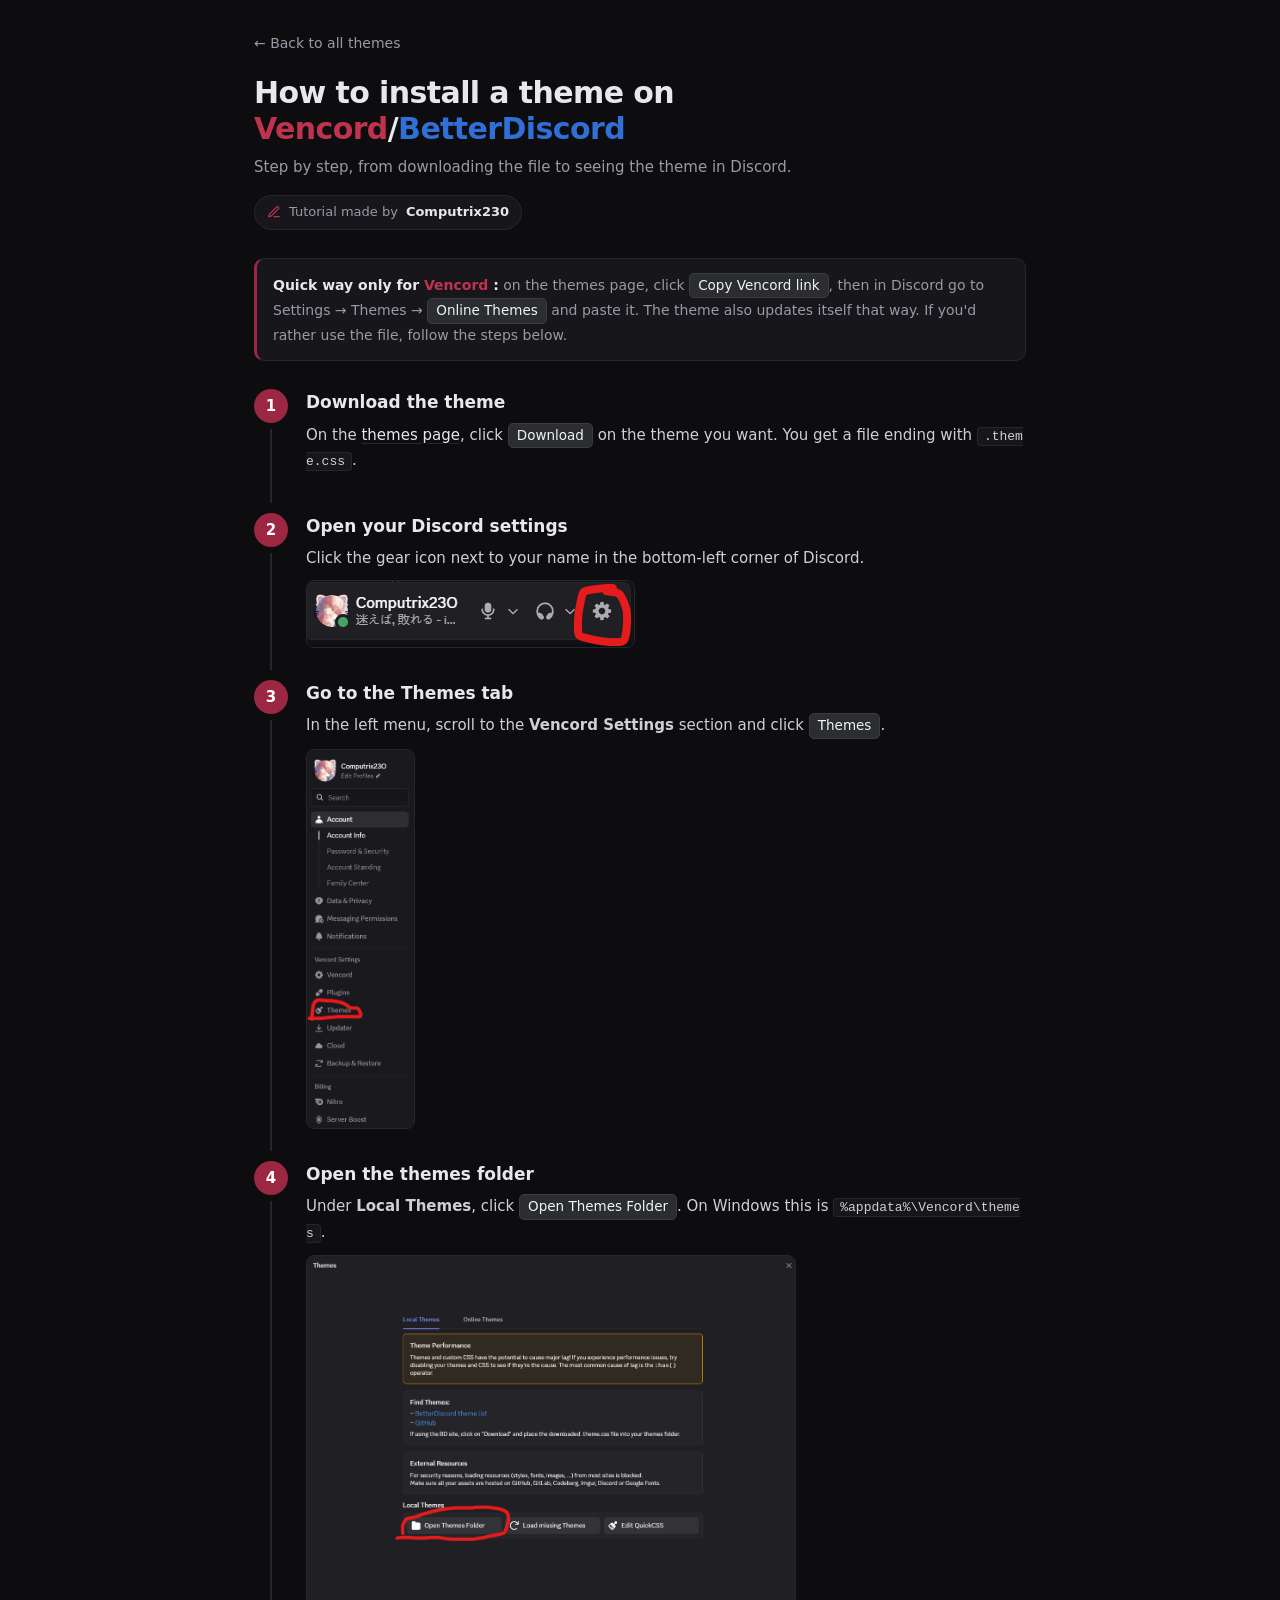
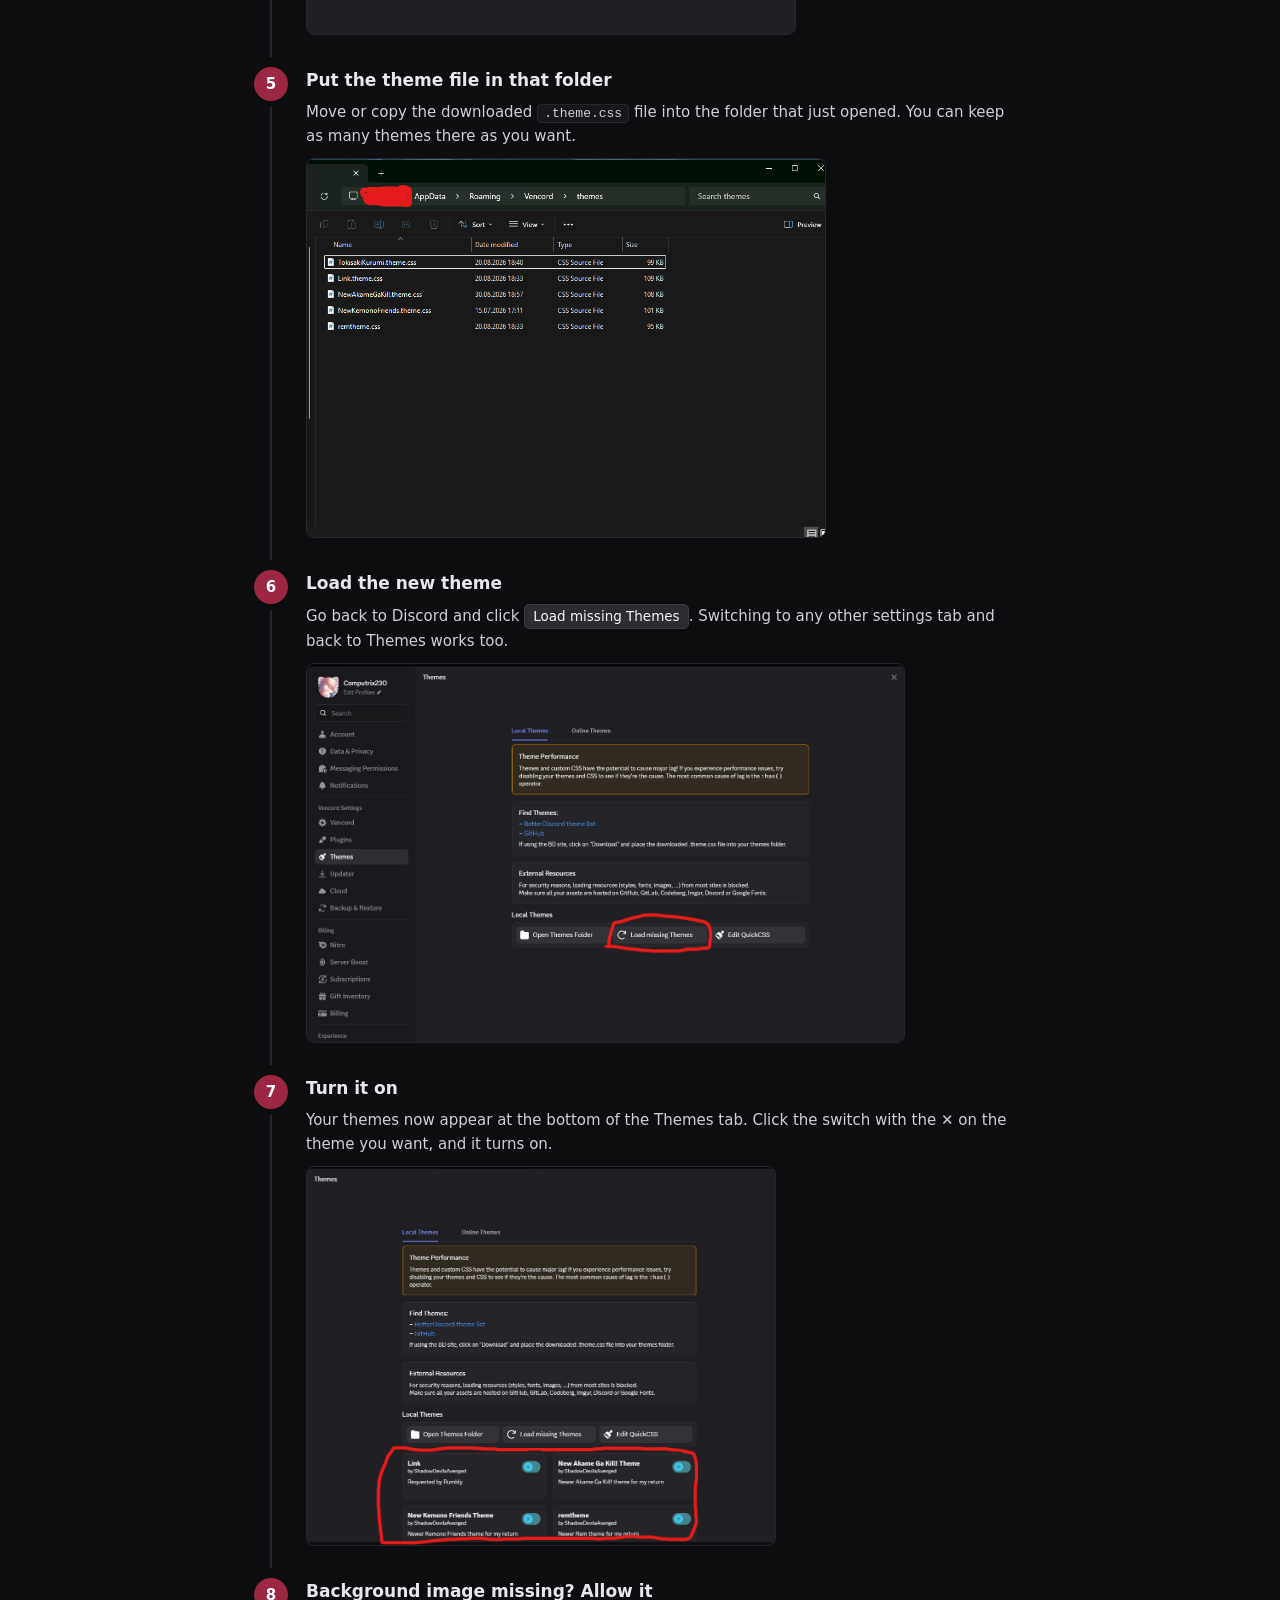
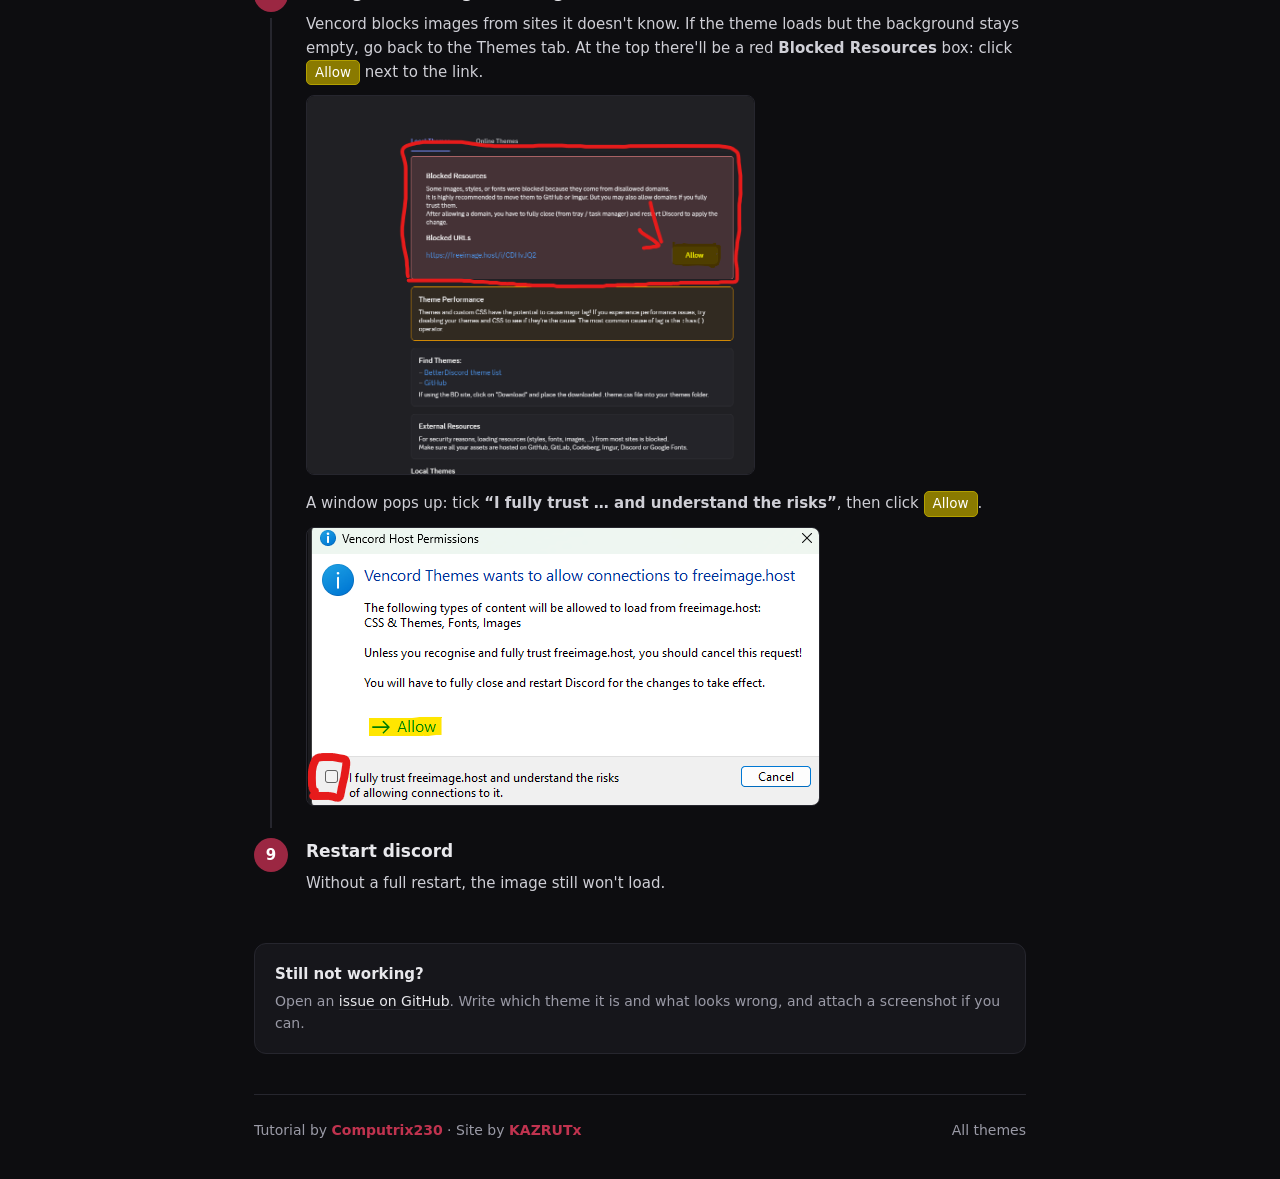
==== guide.html @ 5eb0e7f0 "feat: add Vencord install guide by Computrix230" ====
<!DOCTYPE html>
<html lang="en">
<head>
<meta charset="utf-8">
<meta name="viewport" content="width=device-width, initial-scale=1">
<title>How to manually install a theme on Vencord · Fixed Discord Themes</title>
<link rel="icon" href="data:image/svg+xml,%3Csvg xmlns=%22http://www.w3.org/2000/svg%22 viewBox=%220 0 32 32%22%3E%3Crect width=%2232%22 height=%2232%22 rx=%228%22 fill=%22%239b2742%22/%3E%3C/svg%3E">
<meta name="description" content="Step-by-step guide to installing and enabling a Discord theme in Vencord.">
<style>
  :root {
    --bg: #0d0d10;
    --card: #16161b;
    --line: #26262e;
    --text: #e8e8ec;
    --muted: #9a9aa6;
    --accent: #c0334f;
    --accent-dim: #9b2742;
  }
  * { box-sizing: border-box; }
  body {
    margin: 0;
    background: var(--bg);
    color: var(--text);
    font: 15px/1.6 system-ui, -apple-system, "Segoe UI", Roboto, sans-serif;
  }
  .wrap { max-width: 820px; margin: 0 auto; padding: 0 24px; }
  a { color: var(--text); text-underline-offset: 3px; text-decoration-color: var(--line); }
  a:hover { text-decoration-color: var(--accent); }

  .back {
    display: inline-flex; align-items: center; gap: 6px;
    margin-top: 32px;
    color: var(--muted); text-decoration: none; font-size: 14px;
  }
  .back:hover { color: var(--text); }

  header { padding: 20px 0 28px; }
  h1 { margin: 0 0 8px; font-size: 30px; letter-spacing: -0.02em; line-height: 1.2; }
  h1 span { color: var(--accent); }
  h1 span.bd { color: #2f6fd6; }
  .tip-vc { color: var(--accent); }
  .lead { margin: 0 0 16px; color: var(--muted); }
  .credit {
    display: inline-flex; align-items: center; gap: 8px;
    padding: 6px 12px;
    border: 1px solid var(--line);
    border-radius: 999px;
    background: var(--card);
    color: var(--muted);
    font-size: 13px;
  }
  .credit svg { width: 14px; height: 14px; color: var(--accent); }
  .credit b { color: var(--text); font-weight: 600; }

  .tip {
    display: flex; gap: 14px;
    background: var(--card);
    border: 1px solid var(--line);
    border-left: 3px solid var(--accent-dim);
    border-radius: 10px;
    padding: 14px 16px;
    margin-bottom: 28px;
    font-size: 14px;
    color: var(--muted);
  }
  .tip strong { color: var(--text); }

  ol.steps { list-style: none; margin: 0; padding: 0; counter-reset: step; }
  ol.steps > li {
    counter-increment: step;
    position: relative;
    padding: 0 0 28px 52px;
  }
  ol.steps > li::before {
    content: counter(step);
    position: absolute; left: 0; top: 0;
    width: 34px; height: 34px;
    display: grid; place-items: center;
    border-radius: 50%;
    background: var(--accent-dim);
    color: #fff; font-weight: 700; font-size: 15px;
  }
  ol.steps > li::after {
    content: "";
    position: absolute; left: 16px; top: 40px; bottom: 6px;
    width: 2px; background: var(--line);
  }
  ol.steps > li:last-child::after { display: none; }
  ol.steps h2 { margin: 4px 0 6px; font-size: 17px; }
  ol.steps p { margin: 0 0 8px; color: #cfcfd6; }
  ol.steps img {
    display: block;
    max-width: 100%;
    max-height: 380px;
    width: auto;
    margin-top: 10px;
    border: 1px solid var(--line);
    border-radius: 8px;
    cursor: zoom-in;
  }

  /* looks like a Discord / Vencord button */
  .ui {
    display: inline-block;
    padding: 1px 8px;
    border-radius: 5px;
    background: #2b2d31;
    border: 1px solid #3a3c42;
    color: #f2f3f5;
    font-size: 13.5px;
    font-weight: 500;
    white-space: nowrap;
  }
  .ui.allow { background: #8a7a00; border-color: #b3a000; color: #fff; }
  code {
    background: var(--card);
    border: 1px solid var(--line);
    padding: 1px 6px;
    border-radius: 4px;
    font-size: 13px;
    word-break: break-all;
  }
  .warn {
    margin-top: 10px;
    padding: 10px 12px;
    border-radius: 8px;
    background: rgba(155, 39, 66, .12);
    border: 1px solid rgba(155, 39, 66, .4);
    font-size: 14px;
    color: #e3c4cb;
  }

  .help-box {
    margin: 12px 0 40px;
    padding: 18px 20px;
    background: var(--card);
    border: 1px solid var(--line);
    border-radius: 12px;
  }
  .help-box h3 { margin: 0 0 4px; font-size: 15px; }
  .help-box p { margin: 0; color: var(--muted); font-size: 14px; }

  footer {
    border-top: 1px solid var(--line);
    padding: 24px 0 40px;
    color: var(--muted);
    font-size: 14px;
    display: flex; justify-content: space-between; flex-wrap: wrap; gap: 12px;
  }
  footer strong { color: var(--accent); font-weight: 600; }
  footer a { color: var(--muted); text-decoration: none; }
  footer a:hover { color: var(--text); }
</style>
</head>
<body>
<div class="wrap">

  <a class="back" href="./">← Back to all themes</a>

  <header>
    <h1>How to install a theme on <span>Vencord</span>/<span class="bd">BetterDiscord</span></h1>
    <!-- <h1>How to install a theme on <span>Vencord</span></h1> -->
    <p class="lead">Step by step, from downloading the file to seeing the theme in Discord.</p>
    <span class="credit">
      <svg viewBox="0 0 24 24" fill="none" stroke="currentColor" stroke-width="2" stroke-linecap="round" stroke-linejoin="round" aria-hidden="true"><path d="M12 20h9"/><path d="M16.5 3.5a2.1 2.1 0 0 1 3 3L7 19l-4 1 1-4Z"/></svg>
      Tutorial made by <b>Computrix230</b>
    </span>
  </header>

  <div class="tip">
    <div>
      <strong>Quick way only for <span class="tip-vc">Vencord</span> :</strong> on the themes page, click <span class="ui">Copy Vencord link</span>, then in Discord go to Settings → Themes → <span class="ui">Online Themes</span> and paste it. The theme also updates itself that way. If you'd rather use the file, follow the steps below.
    </div>
  </div>

  <ol class="steps">
    <li>
      <h2>Download the theme</h2>
      <p>On the <a href="./">themes page</a>, click <span class="ui">Download</span> on the theme you want. You get a file ending with <code>.theme.css</code>.</p>
      <img src="guide/step-1.png" alt="" loading="lazy" onerror="this.remove()">
    </li>

    <li>
      <h2>Open your Discord settings</h2>
      <p>Click the gear icon next to your name in the bottom-left corner of Discord.</p>
      <img src="guide/step-2.png" alt="" loading="lazy" onerror="this.remove()">
    </li>

    <li>
      <h2>Go to the Themes tab</h2>
      <p>In the left menu, scroll to the <strong>Vencord Settings</strong> section and click <span class="ui">Themes</span>.</p>
      <img src="guide/step-3.png" alt="" loading="lazy" onerror="this.remove()">
    </li>

    <li>
      <h2>Open the themes folder</h2>
      <p>Under <strong>Local Themes</strong>, click <span class="ui">Open Themes Folder</span>. On Windows this is <code>%appdata%\Vencord\themes</code>.</p>
      <img src="guide/step-4.png" alt="" loading="lazy" onerror="this.remove()">
    </li>

    <li>
      <h2>Put the theme file in that folder</h2>
      <p>Move or copy the downloaded <code>.theme.css</code> file into the folder that just opened. You can keep as many themes there as you want.</p>
      <img src="guide/step-5.png" alt="" loading="lazy" onerror="this.remove()">
    </li>

    <li>
      <h2>Load the new theme</h2>
      <p>Go back to Discord and click <span class="ui">Load missing Themes</span>. Switching to any other settings tab and back to Themes works too.</p>
      <img src="guide/step-6.png" alt="" loading="lazy" onerror="this.remove()">
    </li>

    <li>
      <h2>Turn it on</h2>
      <p>Your themes now appear at the bottom of the Themes tab. Click the switch with the <strong>✕</strong> on the theme you want, and it turns on.</p>
      <img src="guide/step-7.png" alt="" loading="lazy" onerror="this.remove()">
    </li>

    <li>
      <h2>Background image missing? Allow it</h2>
      <p>Vencord blocks images from sites it doesn't know. If the theme loads but the background stays empty, go back to the Themes tab. At the top there'll be a red <strong>Blocked Resources</strong> box: click <span class="ui allow">Allow</span> next to the link.</p>
      <img src="guide/step-8.png" alt="" loading="lazy" onerror="this.remove()">

      <!-- Allow box step -->
      <p style="margin-top:16px">A window pops up: tick <strong>“I fully trust … and understand the risks”</strong>, then click <span class="ui allow">Allow</span>.</p>
      <img src="guide/step-8b.png" alt="" loading="lazy" onerror="this.remove()">
    </li>

    <li>
      <h2>Restart discord</h2>
      <p>Without a full restart, the image still won't load.</p>
    </li>
  </ol>

  <div class="help-box">
    <h3>Still not working?</h3>
    <p>Open an <a href="https://github.com/KAZRUTx/discord-themes-fixed/issues/new?title=Theme%20not%20working&body=Theme%20name%3A%0AWhat%27s%20wrong%3A%0A" target="_blank" rel="noopener">issue on GitHub</a>. Write which theme it is and what looks wrong, and attach a screenshot if you can.</p>
  </div>

  <footer>
    <div>Tutorial by <strong>Computrix230</strong> · Site by <strong>KAZRUTx</strong></div>
    <div><a href="./">All themes</a></div>
  </footer>

</div>

<dialog id="zoom" style="border:none;padding:0;background:transparent;max-width:95vw">
  <img alt="" style="max-width:95vw;max-height:90vh;display:block;border-radius:8px">
</dialog>

<style>#zoom::backdrop { background: rgba(0,0,0,.85); }</style>

<script>
  const zoom = document.getElementById("zoom");
  document.querySelectorAll("ol.steps img").forEach(img =>
    img.addEventListener("click", () => {
      zoom.querySelector("img").src = img.src;
      zoom.showModal();
    })
  );
  zoom.addEventListener("click", () => zoom.close());
</script>

</body>
</html>
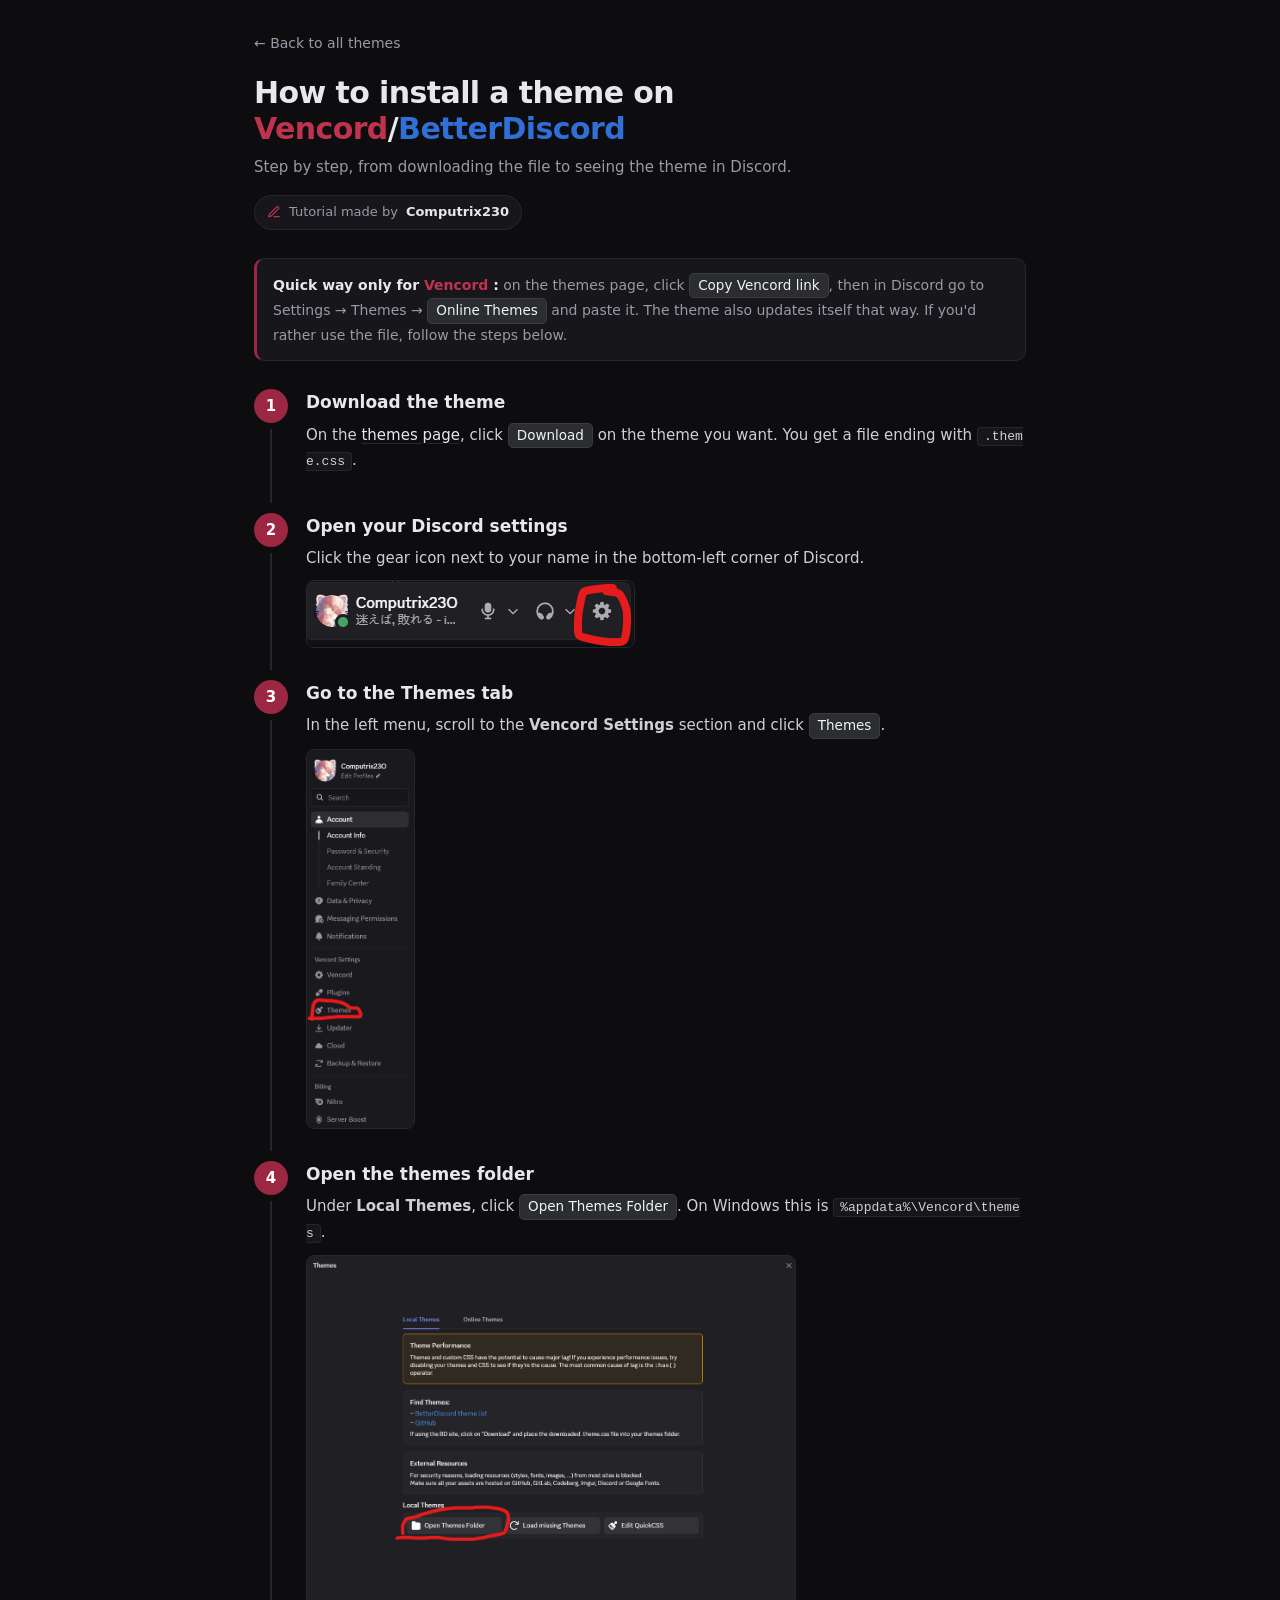
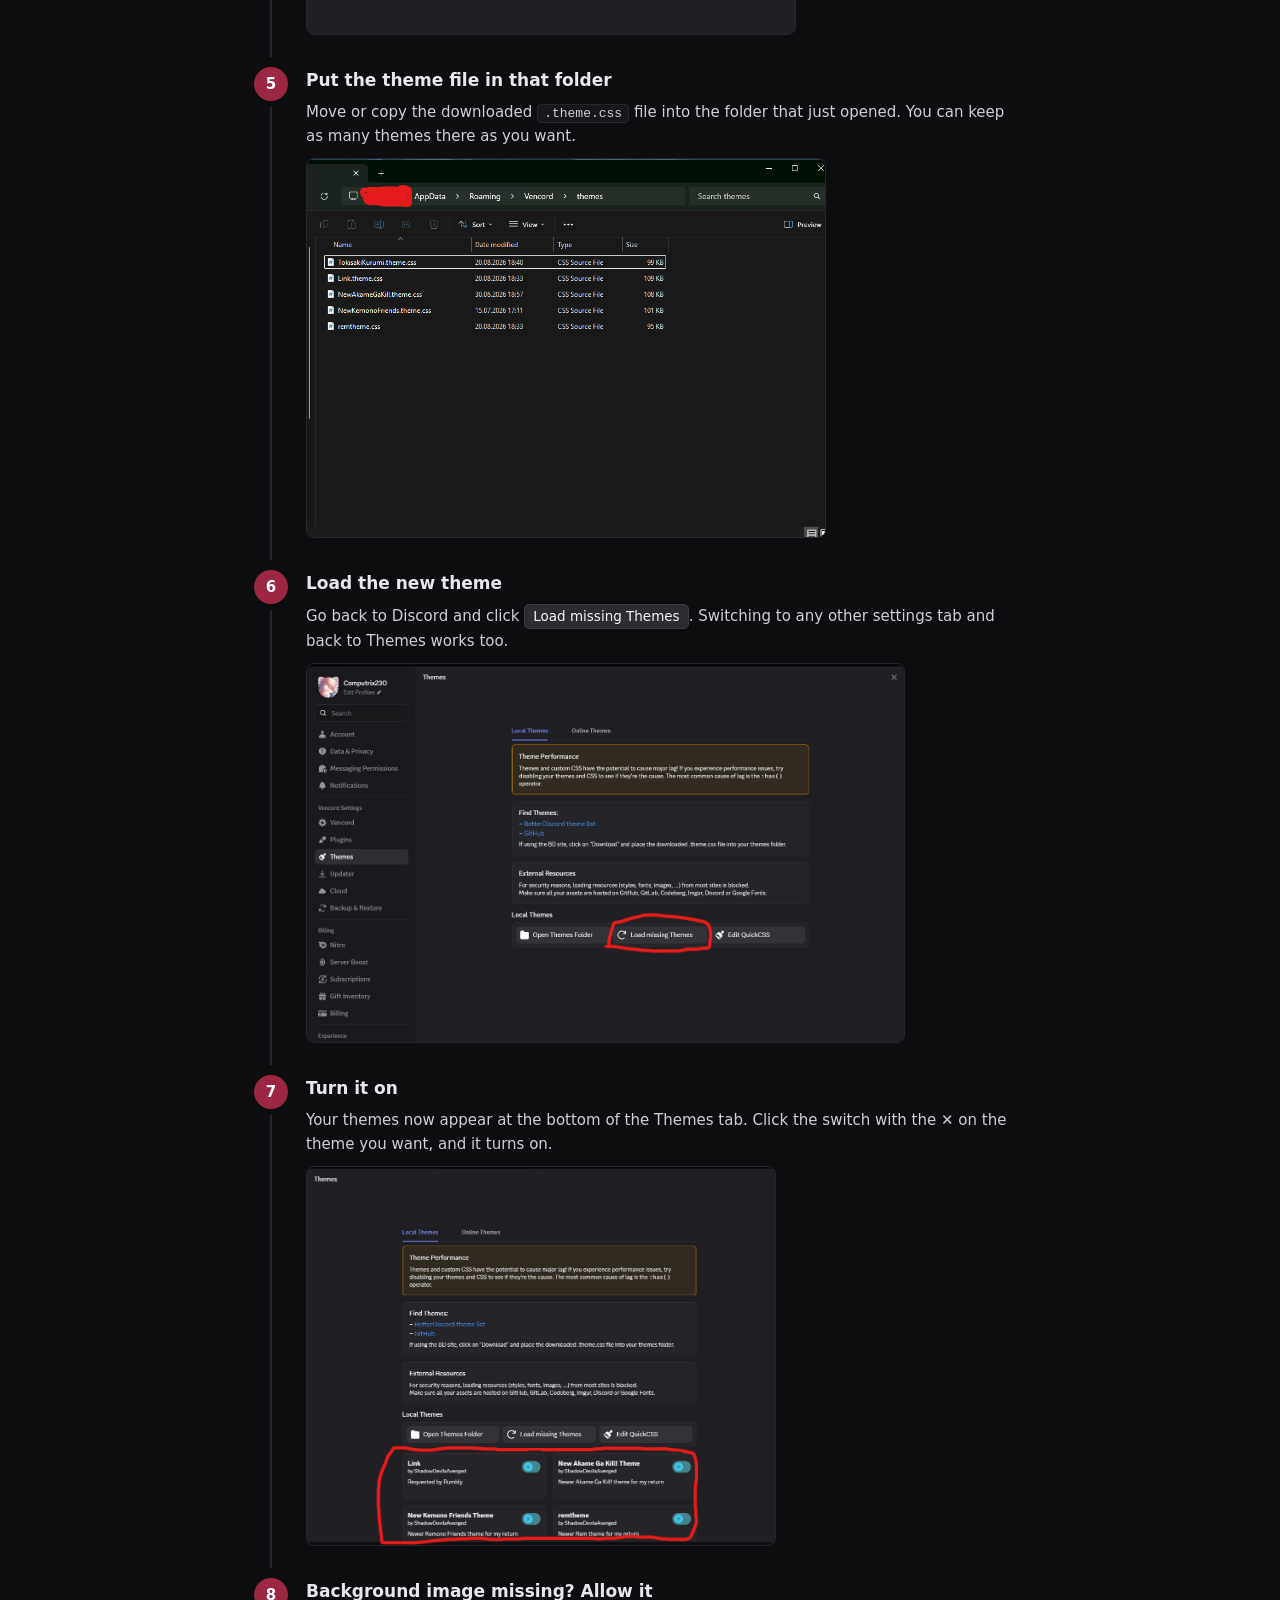
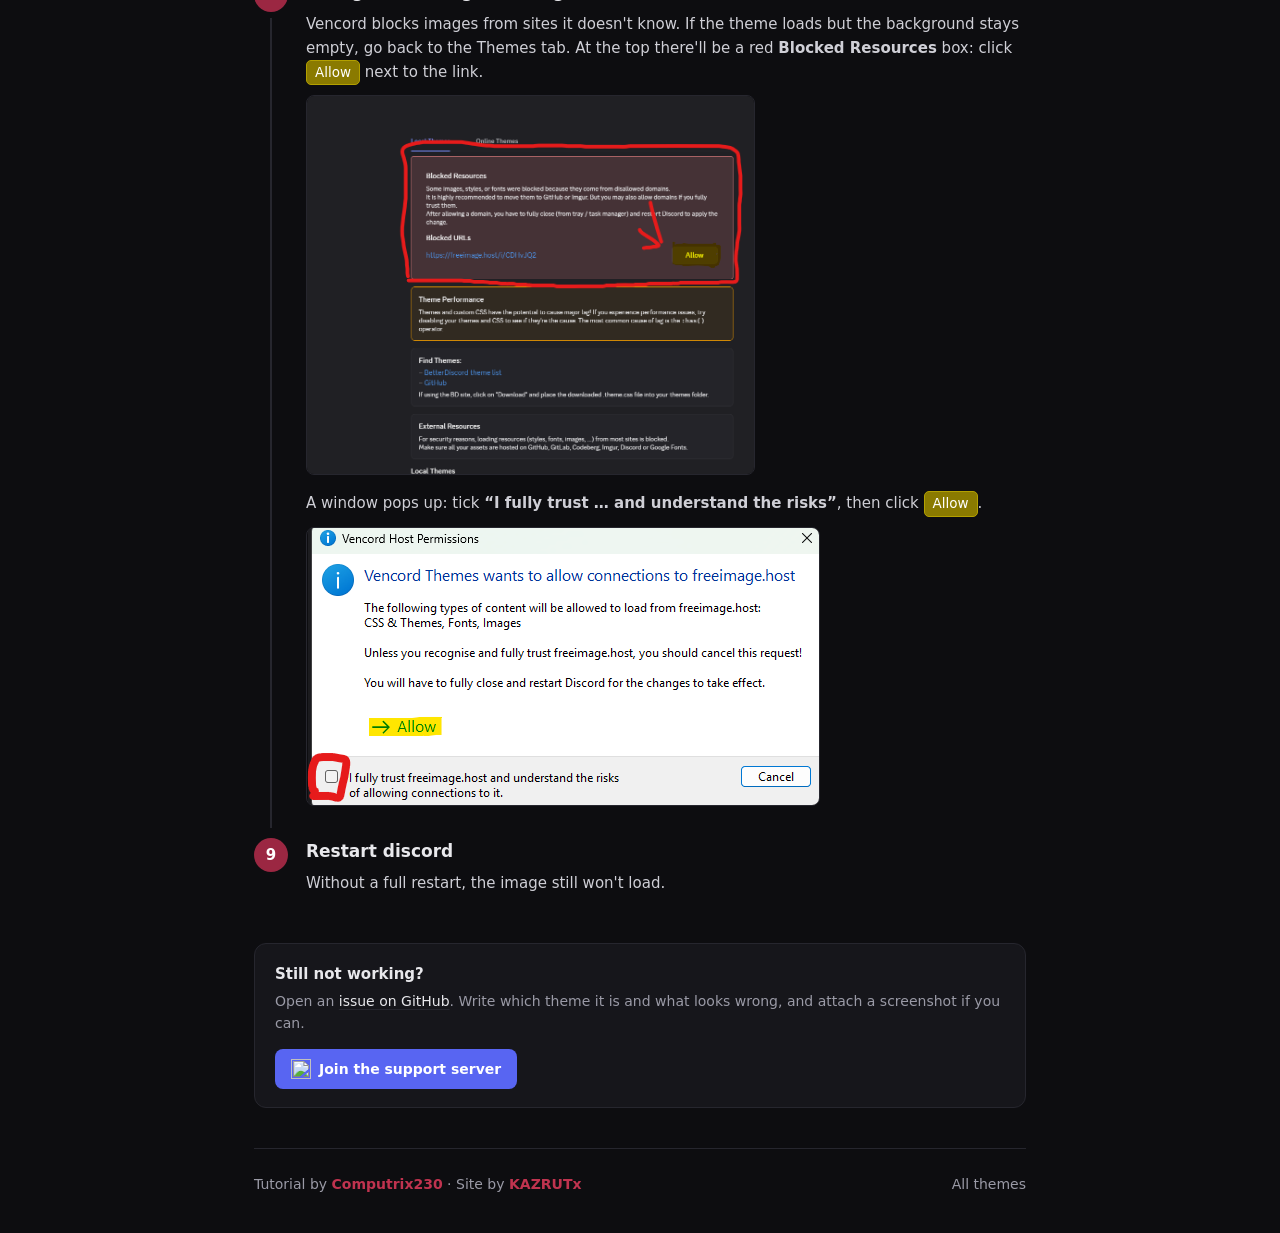
==== commit 4c9dc1f4: "feat: add Discord support server links" ====
--- a/guide.html
+++ b/guide.html
@@ -150,6 +150,27 @@
   footer strong { color: var(--accent); font-weight: 600; }
   footer a { color: var(--muted); text-decoration: none; }
   footer a:hover { color: var(--text); }
+
+  dialog:focus,
+  dialog:focus-visible {
+    outline: none;
+  }
+
+  .discord-btn {
+    display: inline-flex;
+    align-items: center;
+    gap: 8px;
+    margin-top: 14px;
+    padding: 9px 16px;
+    border-radius: 8px;
+    background: #5865f2;
+    color: #fff;
+    text-decoration: none;
+    font-size: 14px;
+    font-weight: 600;
+  }
+  .discord-btn:hover { background: #4752c4; }
+  .discord-btn img { width: 20px; height: 20px; display: block; }
 </style>
 </head>
 <body>
@@ -235,6 +256,10 @@
   <div class="help-box">
     <h3>Still not working?</h3>
     <p>Open an <a href="https://github.com/KAZRUTx/discord-themes-fixed/issues/new?title=Theme%20not%20working&body=Theme%20name%3A%0AWhat%27s%20wrong%3A%0A" target="_blank" rel="noopener">issue on GitHub</a>. Write which theme it is and what looks wrong, and attach a screenshot if you can.</p>
+    <a class="discord-btn" href="https://discord.gg/nHPjQ8TTX3" target="_blank" rel="noopener">
+      <img src="https://cdn.simpleicons.org/discord/white" alt="" aria-hidden="true" width="20" height="20">
+      Join the support server
+    </a>
   </div>
 
   <footer>
